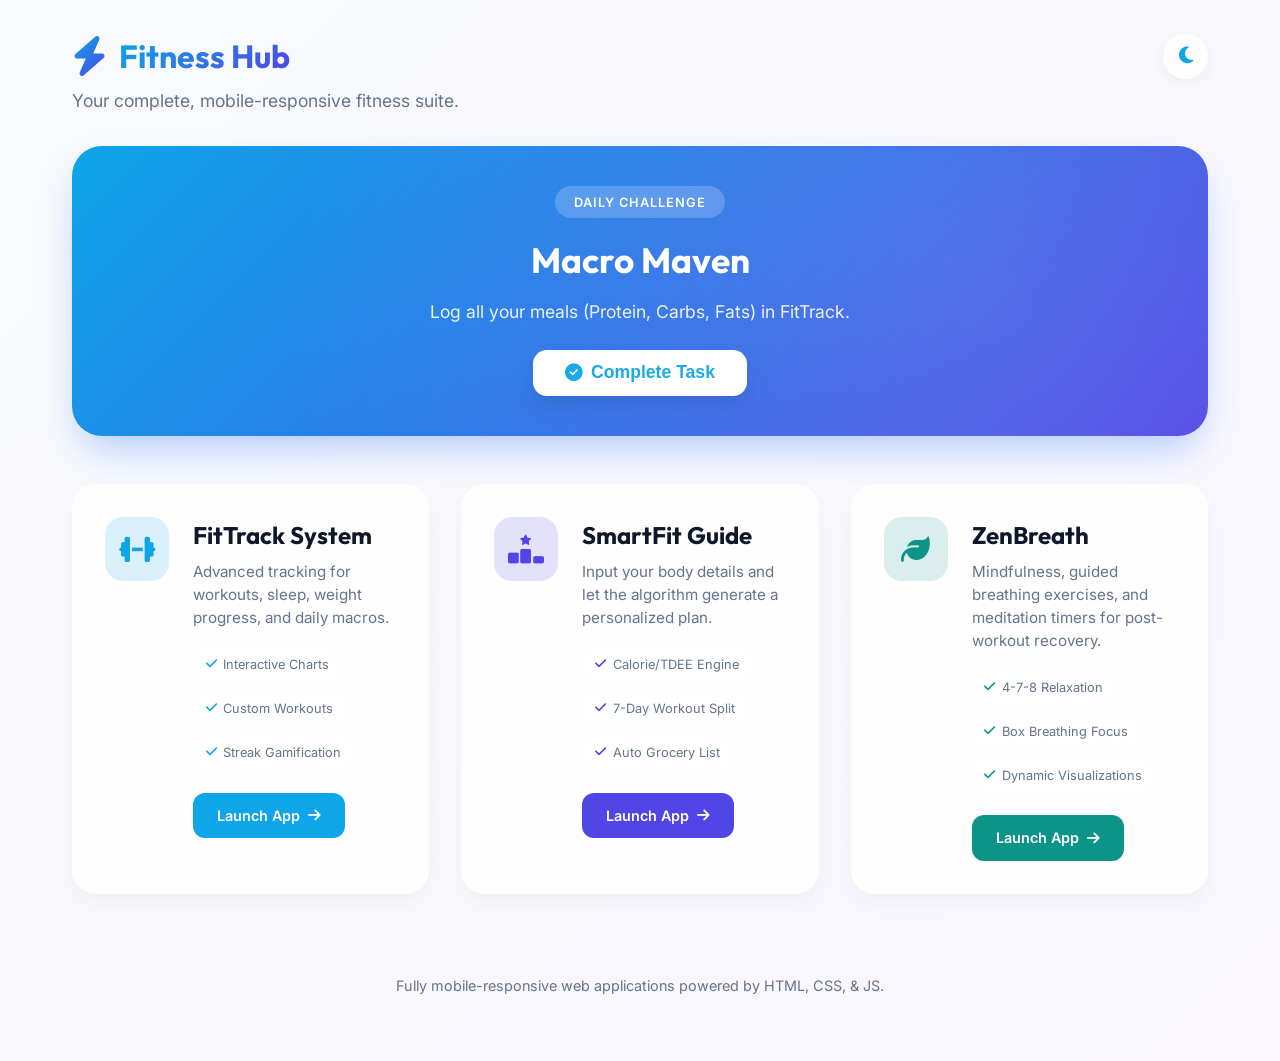
==== index.html @ c569b81a "Add files via upload" ====
<!DOCTYPE html>
<html lang="en">
<head>
    <meta charset="UTF-8">
    <meta name="viewport" content="width=device-width, initial-scale=1.0">
    <title>Fitness Hub - Unified Suite</title>
    <link rel="stylesheet" href="style.css">
    <link rel="stylesheet" href="https://cdnjs.cloudflare.com/ajax/libs/font-awesome/6.4.0/css/all.min.css">
</head>
<body>
    <div class="portal-container">
        <header class="portal-header">
            <div class="header-top">
                <div class="logo-wrapper">
                    <i class="fa-solid fa-bolt logo-icon gradient-text"></i>
                    <h1 class="gradient-text">Fitness Hub</h1>
                </div>
                <button id="theme-toggle" class="btn-theme" title="Toggle Ecosystem Theme">
                    <i class="fa-solid fa-moon"></i>
                </button>
            </div>
            <p class="subtitle">Your complete, mobile-responsive fitness suite.</p>
        </header>

        <!-- Global Daily Challenge -->
        <section class="challenge-hero card" id="challenge-card">
            <div class="challenge-badge">Daily Challenge</div>
            <div class="challenge-content">
                <h2 id="challenge-title">Loading Challenge...</h2>
                <p id="challenge-desc">Your daily motivator is being prepared.</p>
                <button class="btn btn-challenge" id="btn-complete-challenge">
                    <i class="fa-solid fa-check-circle"></i> Complete Task
                </button>
            </div>
        </section>

        <div class="app-grid">
            <!-- App 1: FitTrack -->
            <a href="fit-track/index.html" class="app-card" style="--accent: #0ea5e9;">
                <div class="app-icon" style="background: rgba(14, 165, 233, 0.15); color: #0ea5e9;">
                    <i class="fa-solid fa-dumbbell"></i>
                </div>
                <div class="app-content">
                    <div style="display: flex; justify-content: space-between; align-items: start;">
                        <h2>FitTrack System</h2>
                        <div id="pip-fittrack" class="stat-pip hidden">0</div>
                    </div>
                    <p>Advanced tracking for workouts, sleep, weight progress, and daily macros.</p>
                    <ul class="feature-list">
                        <li><i class="fa-solid fa-check"></i> Interactive Charts</li>
                        <li><i class="fa-solid fa-check"></i> Custom Workouts</li>
                        <li><i class="fa-solid fa-check"></i> Streak Gamification</li>
                    </ul>
                    <span class="btn launch-btn">Launch App <i class="fa-solid fa-arrow-right"></i></span>
                </div>
            </a>

            <!-- App 2: SmartFit Guide -->
            <a href="smartfit-guide/index.html" class="app-card" style="--accent: #4f46e5;">
                <div class="app-icon" style="background: rgba(79, 70, 229, 0.15); color: #4f46e5;">
                    <i class="fa-solid fa-ranking-star"></i>
                </div>
                <div class="app-content">
                    <div style="display: flex; justify-content: space-between; align-items: start;">
                        <h2>SmartFit Guide</h2>
                        <div id="pip-smartfit" class="stat-pip hidden">!</div>
                    </div>
                    <p>Input your body details and let the algorithm generate a personalized plan.</p>
                    <ul class="feature-list">
                        <li><i class="fa-solid fa-check"></i> Calorie/TDEE Engine</li>
                        <li><i class="fa-solid fa-check"></i> 7-Day Workout Split</li>
                        <li><i class="fa-solid fa-check"></i> Auto Grocery List</li>
                    </ul>
                    <span class="btn launch-btn">Launch App <i class="fa-solid fa-arrow-right"></i></span>
                </div>
            </a>
            
            <!-- App 3: ZenBreath -->
            <a href="zen-breath/index.html" class="app-card" style="--accent: #0d9488;">
                <div class="app-icon" style="background: rgba(13, 148, 136, 0.15); color: #0d9488;">
                    <i class="fa-solid fa-leaf"></i>
                </div>
                <div class="app-content">
                    <div style="display: flex; justify-content: space-between; align-items: start;">
                        <h2>ZenBreath</h2>
                        <div id="pip-zenbreath" class="stat-pip hidden">0</div>
                    </div>
                    <p>Mindfulness, guided breathing exercises, and meditation timers for post-workout recovery.</p>
                    <ul class="feature-list">
                        <li><i class="fa-solid fa-check"></i> 4-7-8 Relaxation</li>
                        <li><i class="fa-solid fa-check"></i> Box Breathing Focus</li>
                        <li><i class="fa-solid fa-check"></i> Dynamic Visualizations</li>
                    </ul>
                    <span class="btn launch-btn">Launch App <i class="fa-solid fa-arrow-right"></i></span>
                </div>
            </a>
        </div>
        
        <footer>
            Fully mobile-responsive web applications powered by HTML, CSS, & JS.
        </footer>
    </div>
    
    <script src="script.js"></script>
</body>
</html>
---- style.css ----
/* Fitness Hub - Unified Portal Styles */
@import url('https://fonts.googleapis.com/css2?family=Inter:wght@300;400;500;600;700&family=Outfit:wght@400;600;700&display=swap');

:root {
    --bg-color: #f8fafc;
    --card-bg: rgba(255, 255, 255, 0.8);
    --card-border: rgba(255, 255, 255, 0.3);
    --text-main: #0f172a;
    --text-muted: #64748b;
    --primary: #0ea5e9;
    --secondary: #4f46e5;
    --glass-accent: rgba(255, 255, 255, 0.5);
}

body.dark-mode {
    --bg-color: #0f172a;
    --card-bg: rgba(30, 41, 59, 0.7);
    --card-border: rgba(255, 255, 255, 0.05);
    --text-main: #f1f5f9;
    --text-muted: #94a3b8;
    --glass-accent: rgba(0, 0, 0, 0.3);
}

* {
    margin: 0;
    padding: 0;
    box-sizing: border-box;
}

body {
    font-family: 'Inter', sans-serif;
    background-color: var(--bg-color);
    color: var(--text-main);
    line-height: 1.5;
    min-height: 100vh;
    transition: background 0.5s ease, color 0.5s ease;
    /* Animated Gradient Background */
    background: linear-gradient(-45deg, #e0f2fe, #f0fdf4, #faf5ff, #f8fafc);
    background-size: 400% 400%;
    animation: gradientBG 15s ease infinite;
}

body.dark-mode {
    background: linear-gradient(-45deg, #0f172a, #1a2e4c, #1e1b4b, #020617);
    background-size: 400% 400%;
}

@keyframes gradientBG {
    0% {
        background-position: 0% 50%;
    }

    50% {
        background-position: 100% 50%;
    }

    100% {
        background-position: 0% 50%;
    }
}

.portal-container {
    max-width: 1000px;
    margin: 0 auto;
    padding: 2rem;
}

.portal-header {
    margin-bottom: 2rem;
    animation: fadeInDown 0.8s ease;
}

.header-top {
    display: flex;
    justify-content: space-between;
    align-items: center;
    margin-bottom: 0.5rem;
}

.logo-wrapper {
    display: flex;
    align-items: center;
    gap: 0.75rem;
}

.logo-icon {
    font-size: 2.5rem;
}

.btn-theme {
    width: 45px;
    height: 45px;
    border-radius: 50%;
    background: var(--card-bg);
    border: 1px solid var(--card-border);
    color: var(--primary);
    cursor: pointer;
    display: flex;
    align-items: center;
    justify-content: center;
    font-size: 1.2rem;
    box-shadow: 0 4px 15px rgba(0, 0, 0, 0.05);
    transition: 0.3s ease;
}

.btn-theme:hover {
    transform: scale(1.1) rotate(15deg);
    background: var(--primary);
    color: white;
}

.gradient-text {
    background: linear-gradient(135deg, var(--primary), var(--secondary));
    -webkit-background-clip: text;
    background-clip: text;
    -webkit-text-fill-color: transparent;
    font-family: 'Outfit', sans-serif;
    font-weight: 700;
}

.subtitle {
    color: var(--text-muted);
    font-size: 1.1rem;
    text-align: left;
}

/* Daily Challenge Card */
.challenge-hero {
    background: linear-gradient(135deg, var(--primary), var(--secondary));
    border: none;
    color: white;
    padding: 2.5rem;
    border-radius: 30px;
    margin-bottom: 3rem;
    position: relative;
    overflow: hidden;
    display: flex;
    flex-direction: column;
    align-items: center;
    text-align: center;
    box-shadow: 0 20px 40px -10px rgba(59, 130, 246, 0.4);
}

.challenge-hero::before {
    content: '';
    position: absolute;
    top: -50%;
    left: -20%;
    width: 200%;
    height: 200%;
    background: radial-gradient(circle, rgba(255, 255, 255, 0.1) 0%, transparent 60%);
    pointer-events: none;
}

.challenge-badge {
    background: rgba(255, 255, 255, 0.2);
    padding: 0.4rem 1.2rem;
    border-radius: 100px;
    font-weight: 600;
    font-size: 0.8rem;
    text-transform: uppercase;
    letter-spacing: 1px;
    margin-bottom: 1rem;
    backdrop-filter: blur(5px);
}

.challenge-content h2 {
    font-family: 'Outfit', sans-serif;
    font-size: 2.2rem;
    margin-bottom: 0.75rem;
}

.challenge-content p {
    font-size: 1.1rem;
    opacity: 0.9;
    margin-bottom: 1.5rem;
    max-width: 500px;
}

.btn-challenge {
    background: white;
    color: var(--primary) !important;
    padding: 0.8rem 2rem;
    border-radius: 14px;
    font-weight: 700;
    font-size: 1.1rem;
    border: none;
    cursor: pointer;
    transition: 0.3s ease;
    display: inline-flex;
    align-items: center;
    gap: 0.5rem;
    box-shadow: 0 10px 20px rgba(0, 0, 0, 0.1);
}

.btn-challenge:hover {
    transform: translateY(-3px);
    box-shadow: 0 15px 30px rgba(0, 0, 0, 0.15);
}

.btn-challenge.completed {
    background: #10b981;
    color: white !important;
}

/* App Grid & Cards */
.app-grid {
    display: grid;
    grid-template-columns: 1fr;
    gap: 2rem;
    margin-bottom: 3rem;
}

.app-card {
    text-decoration: none;
    color: inherit;
    background: var(--card-bg);
    backdrop-filter: blur(12px);
    -webkit-backdrop-filter: blur(12px);
    border: 1px solid var(--card-border);
    border-radius: 24px;
    padding: 2rem;
    display: flex;
    gap: 1.5rem;
    transition: all 0.4s cubic-bezier(0.175, 0.885, 0.32, 1.275);
    box-shadow: 0 10px 25px -5px rgba(0, 0, 0, 0.05);
}

.app-card:hover {
    transform: translateY(-8px);
    box-shadow: 0 20px 40px -10px rgba(0, 0, 0, 0.1);
    border-color: var(--accent);
}

.app-icon {
    width: 64px;
    height: 64px;
    border-radius: 18px;
    display: flex;
    align-items: center;
    justify-content: center;
    font-size: 1.8rem;
    flex-shrink: 0;
}

.app-content {
    flex: 1;
}

.app-content h2 {
    font-family: 'Outfit', sans-serif;
    font-size: 1.5rem;
    margin-bottom: 0.5rem;
}

.stat-pip {
    background: var(--accent);
    color: white;
    font-size: 0.75rem;
    font-weight: 700;
    min-width: 20px;
    height: 20px;
    padding: 0 6px;
    border-radius: 10px;
    display: flex;
    align-items: center;
    justify-content: center;
    box-shadow: 0 0 10px var(--accent);
}

.stat-pip.hidden {
    display: none;
}

.app-content p {
    color: var(--text-muted);
    margin-bottom: 1.2rem;
    font-size: 0.95rem;
}

.feature-list {
    list-style: none;
    margin-bottom: 1.5rem;
    display: flex;
    flex-wrap: wrap;
    gap: 0.75rem;
}

.feature-list li {
    background: var(--glass-accent);
    padding: 0.4rem 0.8rem;
    border-radius: 100px;
    font-size: 0.8rem;
    color: var(--text-muted);
    display: flex;
    align-items: center;
    gap: 0.4rem;
}

.feature-list li i {
    color: var(--accent);
}

.btn {
    cursor: pointer;
    border: none;
}

.launch-btn {
    display: inline-flex;
    align-items: center;
    gap: 0.5rem;
    background: var(--accent);
    color: white !important;
    padding: 0.75rem 1.5rem;
    border-radius: 12px;
    font-weight: 600;
    font-size: 0.9rem;
    transition: 0.3s ease;
}

.app-card:hover .launch-btn {
    padding-right: 2rem;
}

footer {
    text-align: center;
    padding: 2rem;
    color: var(--text-muted);
    font-size: 0.9rem;
    border-top: 1px solid var(--card-border);
}

/* Animations */
@keyframes fadeInUp {
    from {
        opacity: 0;
        transform: translateY(30px);
    }

    to {
        opacity: 1;
        transform: translateY(0);
    }
}

@keyframes fadeInDown {
    from {
        opacity: 0;
        transform: translateY(-30px);
    }

    to {
        opacity: 1;
        transform: translateY(0);
    }
}

/* Mobile Responsiveness */
@media (min-width: 768px) {
    .portal-container {
        max-width: 1200px;
    }

    .app-grid {
        grid-template-columns: repeat(2, 1fr);
    }

    .app-card:last-child {
        grid-column: span 2;
    }
}

@media (min-width: 1024px) {
    .app-grid {
        grid-template-columns: repeat(3, 1fr);
    }

    .app-card:last-child {
        grid-column: span 1;
    }
}

@media (max-width: 600px) {
    .portal-container {
        padding: 1.5rem 1rem;
    }

    .challenge-hero {
        padding: 1.5rem;
    }

    .challenge-content h2 {
        font-size: 1.6rem;
    }

    .app-card {
        flex-direction: column;
        padding: 1.5rem;
        gap: 1rem;
    }

    .app-icon {
        width: 50px;
        height: 50px;
        font-size: 1.5rem;
    }
}
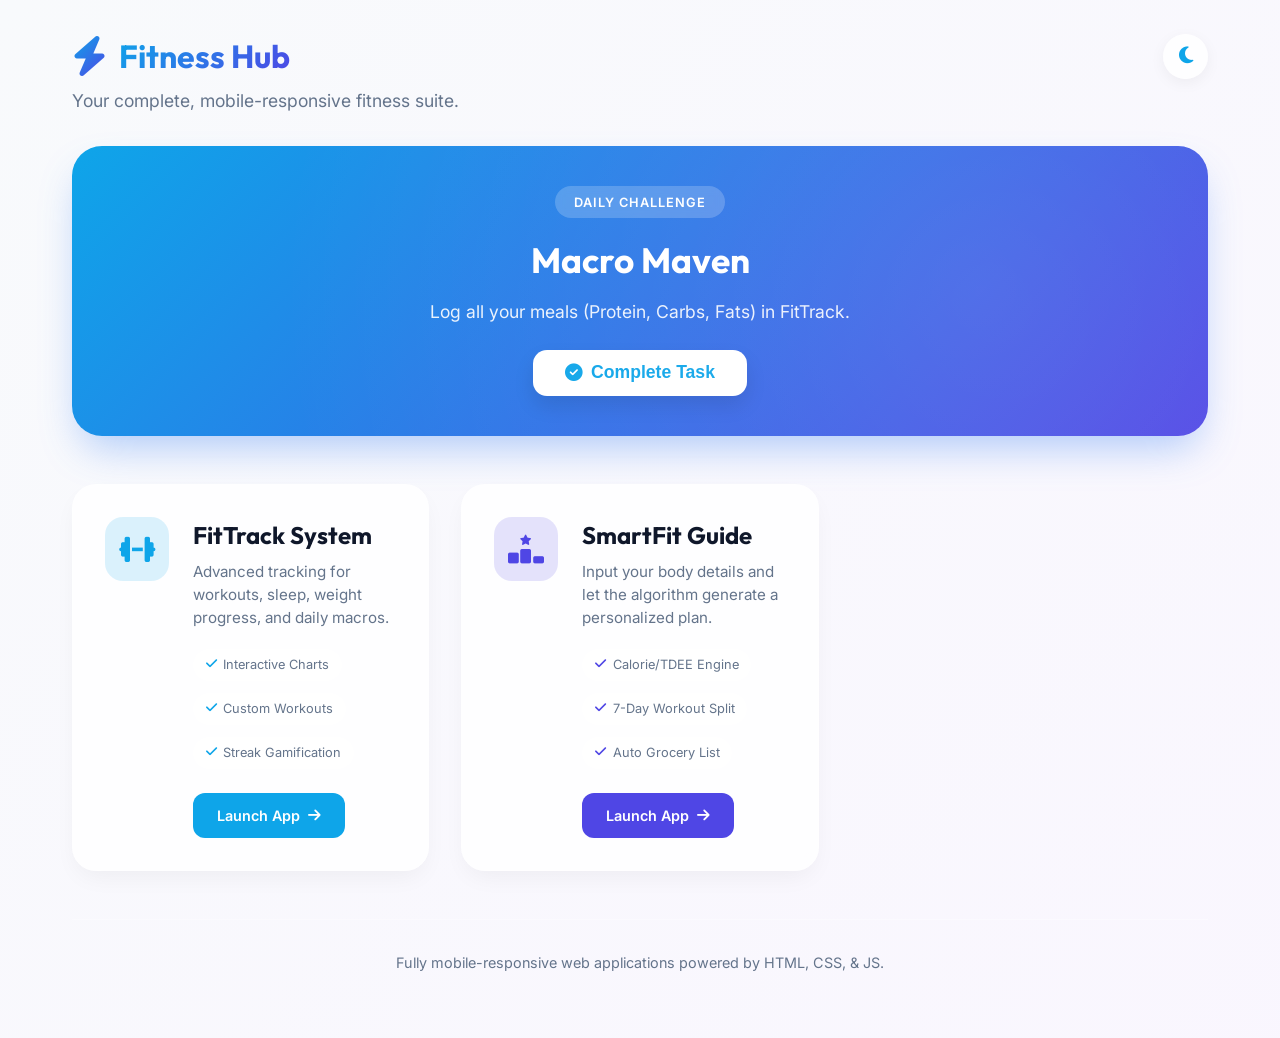
==== commit cf4a57ed: "Update index.html" ====
--- a/index.html
+++ b/index.html
@@ -74,26 +74,7 @@
                     <span class="btn launch-btn">Launch App <i class="fa-solid fa-arrow-right"></i></span>
                 </div>
             </a>
-            
-            <!-- App 3: ZenBreath -->
-            <a href="zen-breath/index.html" class="app-card" style="--accent: #0d9488;">
-                <div class="app-icon" style="background: rgba(13, 148, 136, 0.15); color: #0d9488;">
-                    <i class="fa-solid fa-leaf"></i>
-                </div>
-                <div class="app-content">
-                    <div style="display: flex; justify-content: space-between; align-items: start;">
-                        <h2>ZenBreath</h2>
-                        <div id="pip-zenbreath" class="stat-pip hidden">0</div>
-                    </div>
-                    <p>Mindfulness, guided breathing exercises, and meditation timers for post-workout recovery.</p>
-                    <ul class="feature-list">
-                        <li><i class="fa-solid fa-check"></i> 4-7-8 Relaxation</li>
-                        <li><i class="fa-solid fa-check"></i> Box Breathing Focus</li>
-                        <li><i class="fa-solid fa-check"></i> Dynamic Visualizations</li>
-                    </ul>
-                    <span class="btn launch-btn">Launch App <i class="fa-solid fa-arrow-right"></i></span>
-                </div>
-            </a>
+         
         </div>
         
         <footer>
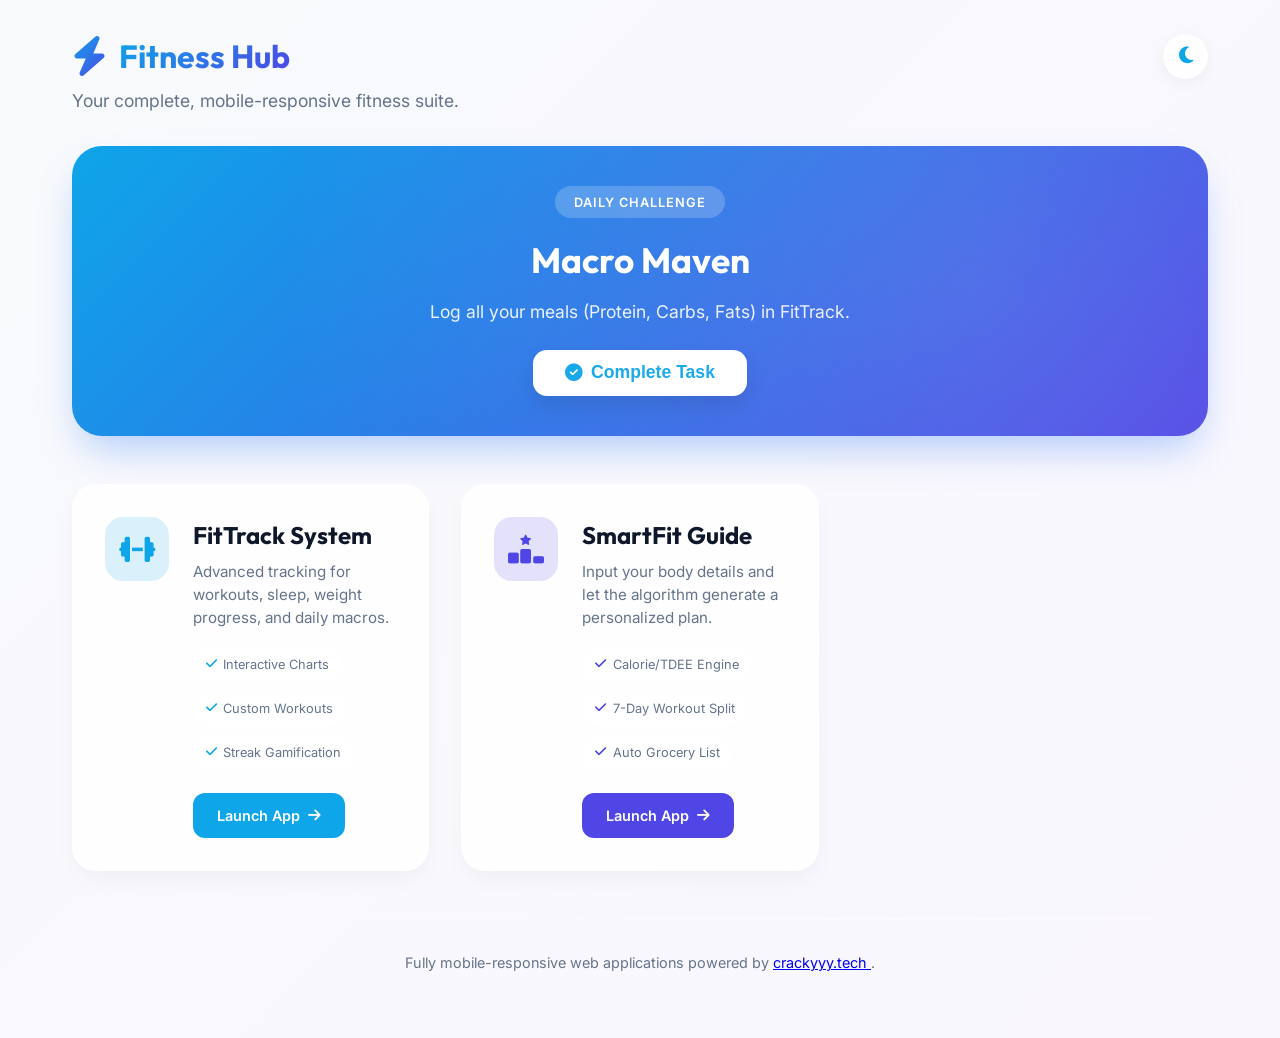
==== commit 4d6fac66: "Update index.html" ====
--- a/index.html
+++ b/index.html
@@ -78,7 +78,9 @@
         </div>
         
         <footer>
-            Fully mobile-responsive web applications powered by HTML, CSS, & JS.
+            Fully mobile-responsive web applications powered by <a href="https://portfolio-crackyyytechs-projects.vercel.app/">
+crackyyy.tech
+</a>.
         </footer>
     </div>
     
